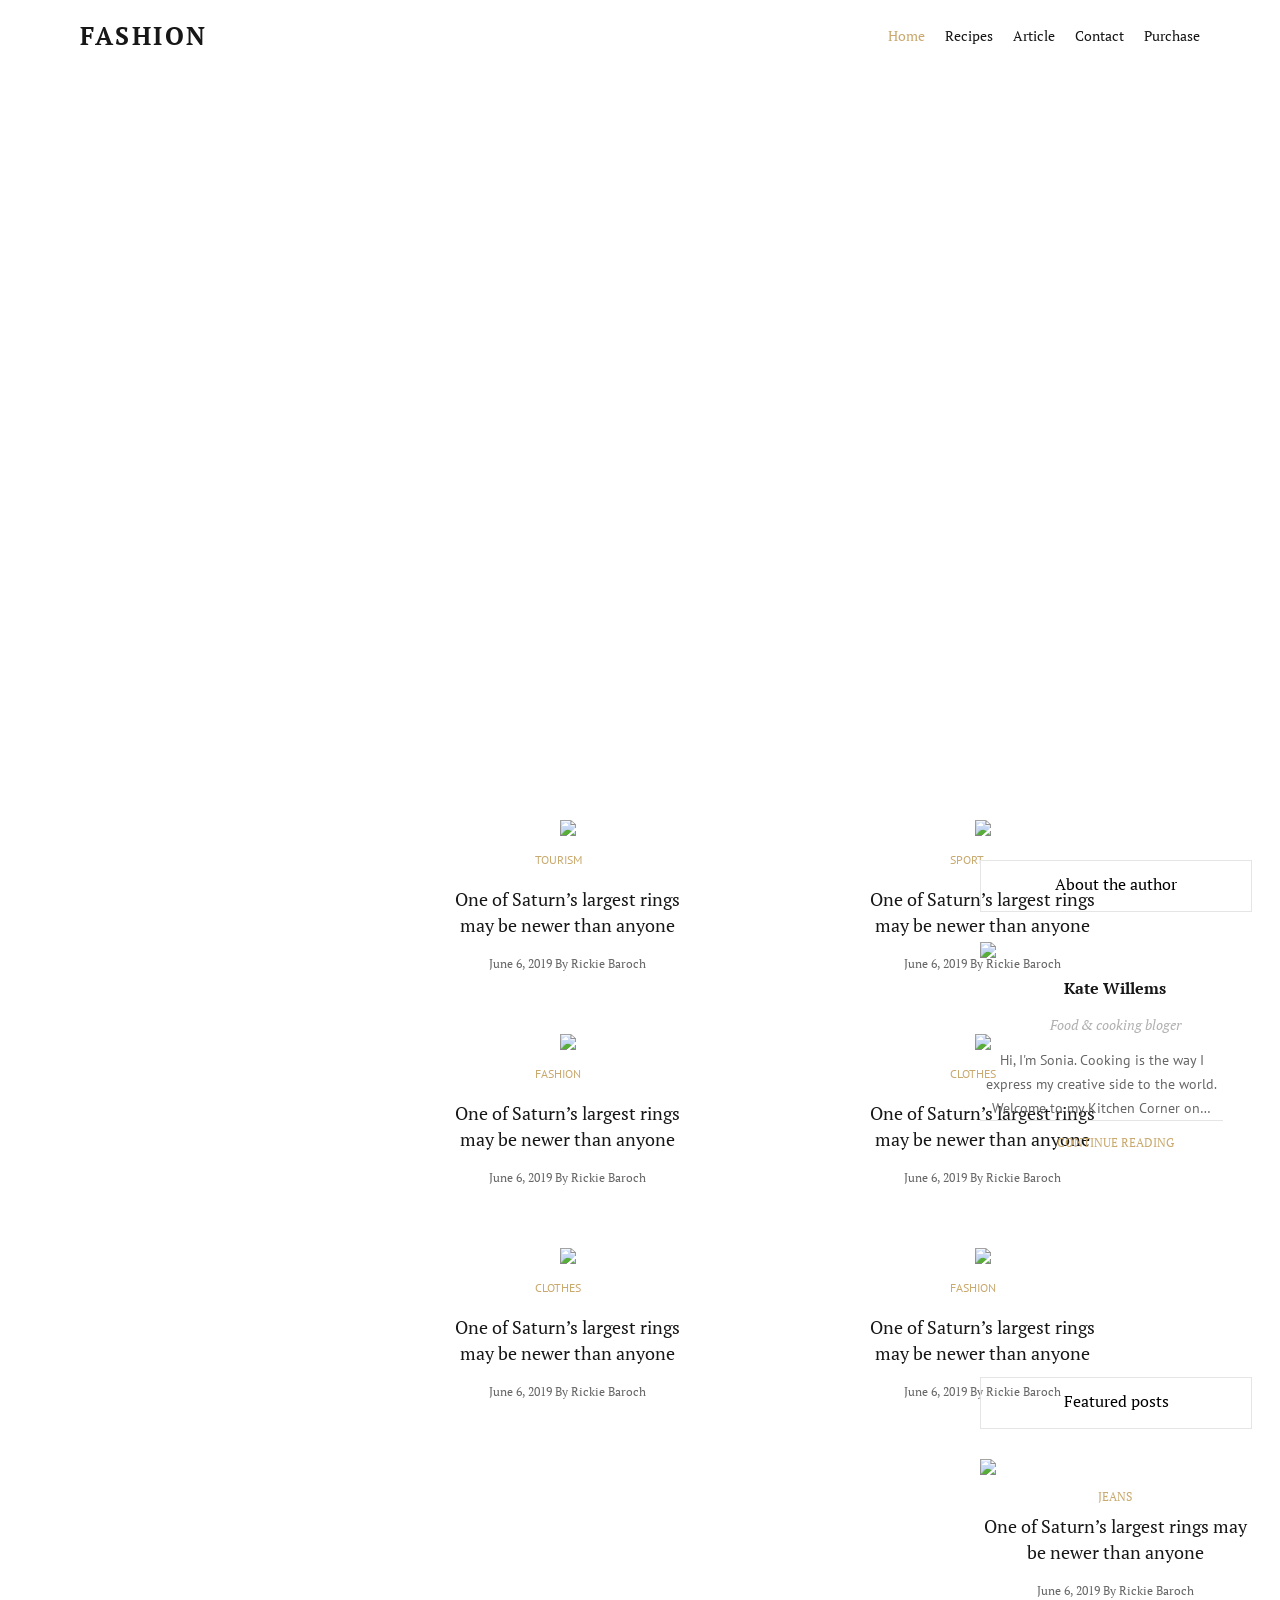
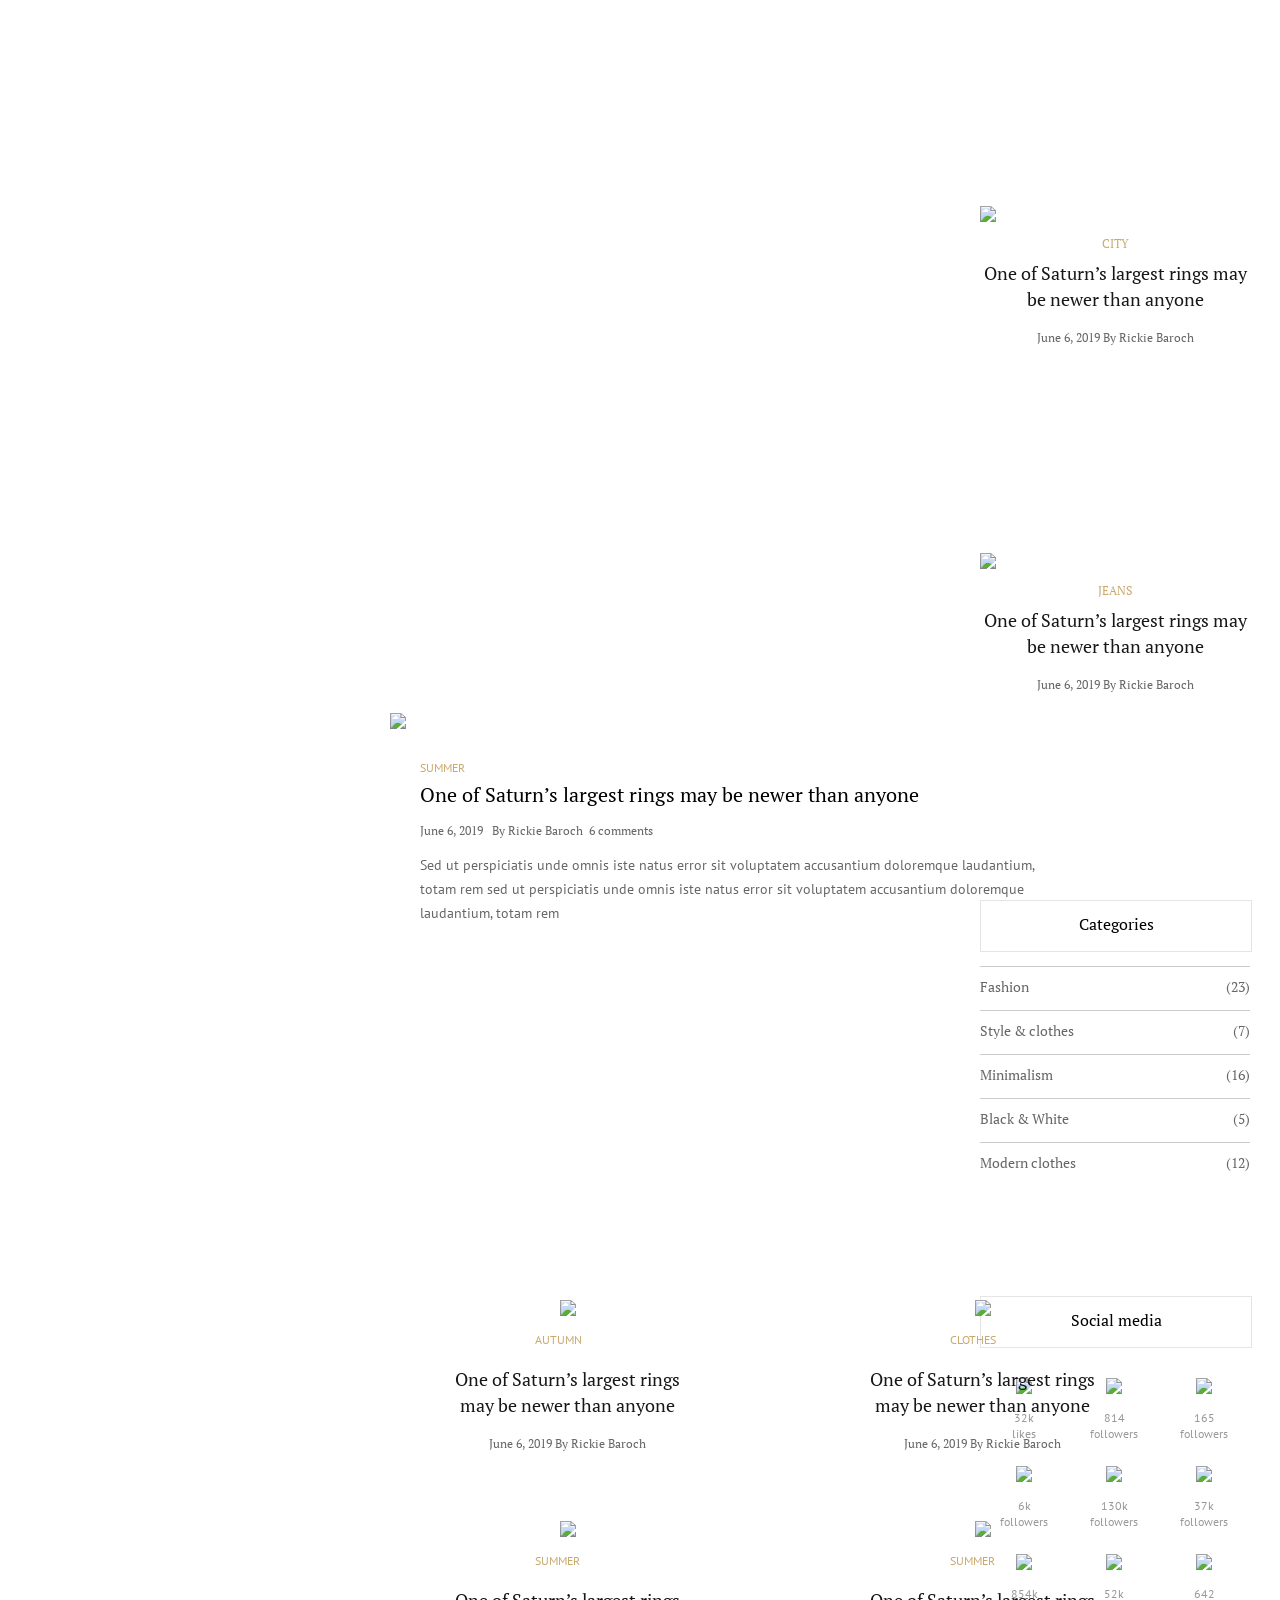
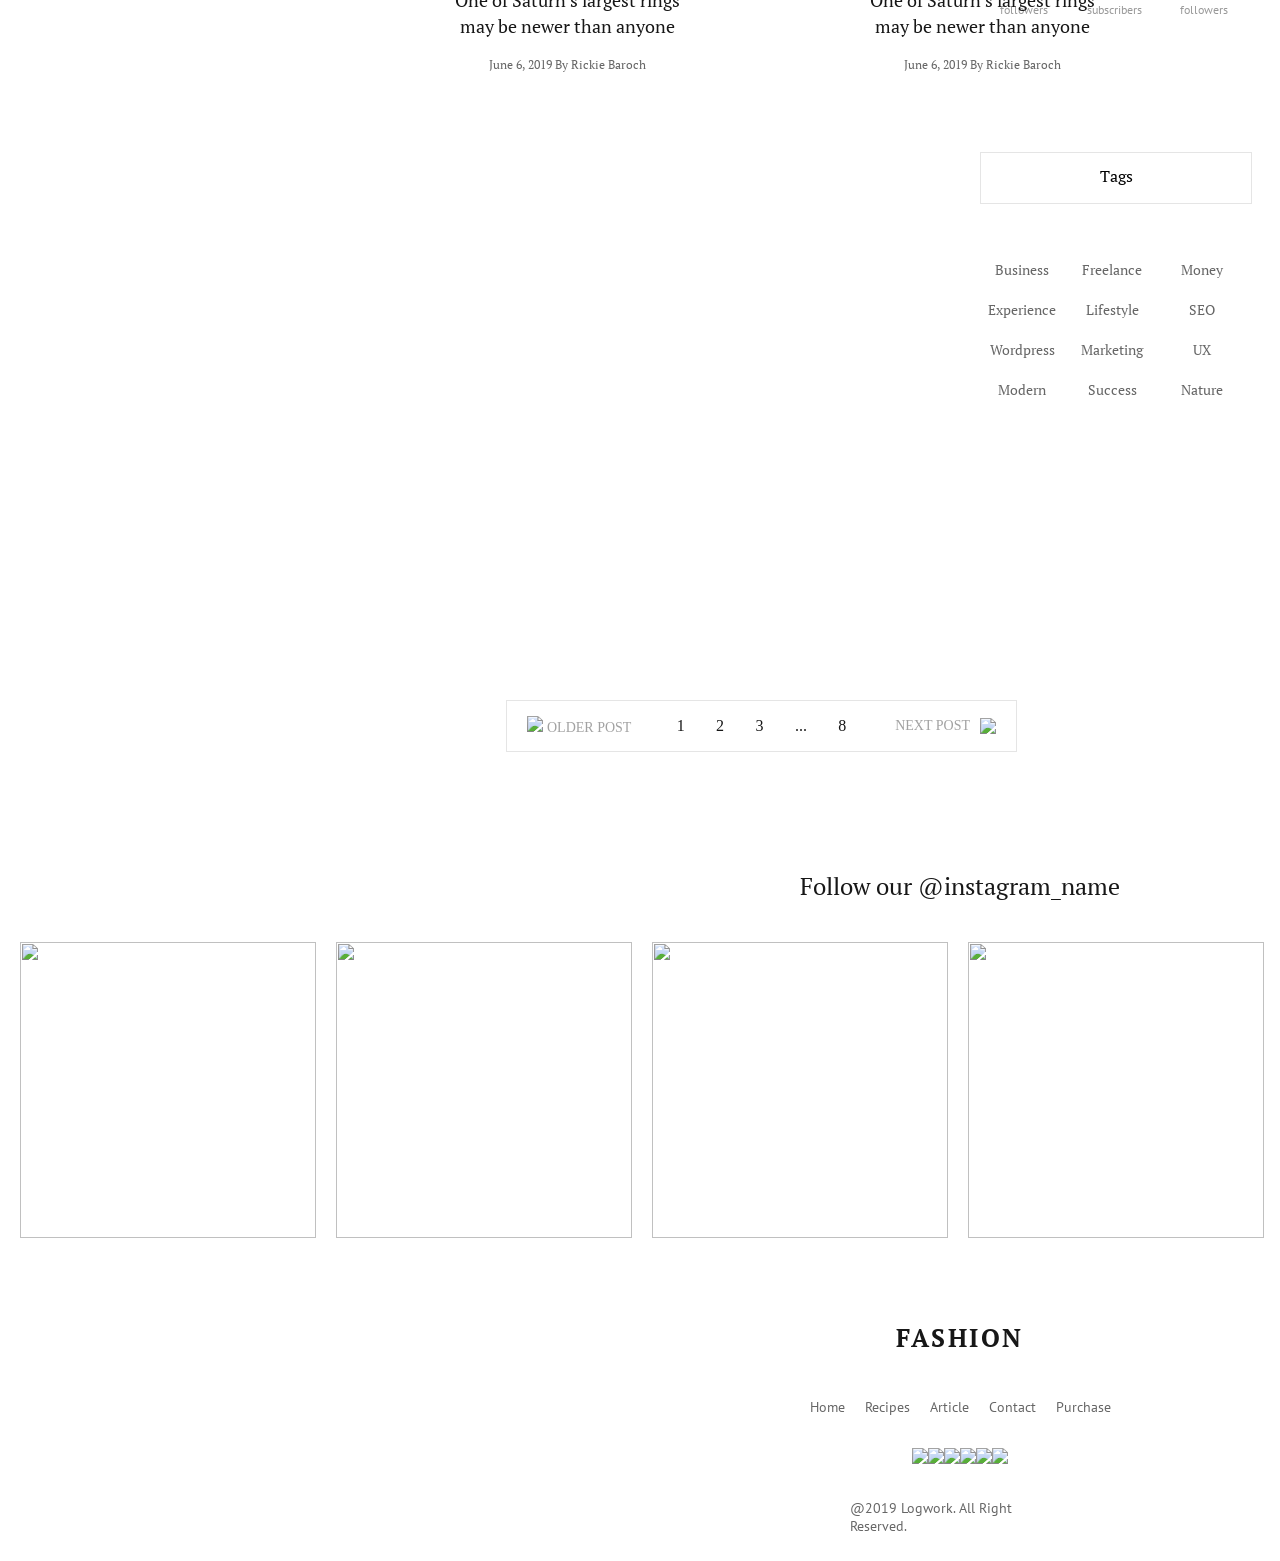
==== index.html @ 52ed22e7 "Update and rename maket.html to index.html" ====
<!DOCTYPE html>
<html lang="en">
  <head>
    <meta charset="UTF-8" />
    <meta name="viewport" content="width=device-width, initial-scale=1.0" />
    <title>maket</title>
    <link rel="stylesheet" href="maket.css" />
  </head>
  <body>
    <div class="main-block">
      <div class="header">
        <div class="head">
          <div class="logo">
            <h2>FASHION</h2>
          </div>
          <div class="search">
            <h2>Home</h2>
            <h2>Recipes</h2>
            <h2>Article</h2>
            <h2>Contact</h2>
            <h2>Purchase</h2>
          </div>
        </div>
        <div class="banner">
          <div class="text">
            <p>Vehicle</p>
            <h1>One of Saturn’s largest rings may be newer than anyone</h1>
            <p>June 6, 2019 By Rickie Baroch 4 comments</p>
          </div>
        </div>
      </div>
      <div class="main">
        <div class="posts">
          <div class="group1">
            <div class="post">
              <img src="photo/Bitmap.png" />
              <div class="h3">
                <h3>Tourism</h3>
              </div>
              <div class="desc">
                <p>
                  One of Saturn’s largest rings <br />
                  may be newer than anyone
                </p>
              </div>
              <h3>June 6, 2019 By Rickie Baroch</h3>
            </div>
            <div class="post">
              <img src="photo/Bitmap (1).png" />
              <div class="h3">
                <h3>sport</h3>
              </div>
              <div class="desc">
                <p>
                  One of Saturn’s largest rings <br />
                  may be newer than anyone
                </p>
              </div>
              <h3>June 6, 2019 By Rickie Baroch</h3>
            </div>
            <div class="post">
              <img src="photo/Bitmap (2).png" />
              <div class="h3">
                <h3>fashion</h3>
              </div>
              <div class="desc">
                <p>
                  One of Saturn’s largest rings <br />
                  may be newer than anyone
                </p>
              </div>
              <h3>June 6, 2019 By Rickie Baroch</h3>
            </div>
            <div class="post">
              <img src="photo/Bitmap (3).png" />
              <div class="h3">
                <h3>clothes</h3>
              </div>
              <div class="desc">
                <p>
                  One of Saturn’s largest rings <br />
                  may be newer than anyone
                </p>
              </div>
              <h3>June 6, 2019 By Rickie Baroch</h3>
            </div>
            <div class="post">
              <img src="photo/Bitmap (4).png" />
              <div class="h3">
                <h3>clothes</h3>
              </div>
              <div class="desc">
                <p>
                  One of Saturn’s largest rings <br />
                  may be newer than anyone
                </p>
              </div>
              <h3>June 6, 2019 By Rickie Baroch</h3>
            </div>
            <div class="post">
              <img src="photo/Bitmap (5).png" />
              <div class="h3">
                <h3>fashion</h3>
              </div>
              <div class="desc">
                <p>
                  One of Saturn’s largest rings <br />
                  may be newer than anyone
                </p>
              </div>
              <h3>June 6, 2019 By Rickie Baroch</h3>
            </div>
          </div>
          <div class="group2">
            <img src="photo/lalala.png" />
            <div class="h33">
              <h3>Summer</h3>
            </div>
            <div class="descc">
              <p>One of Saturn’s largest rings may be newer than anyone</p>
            </div>
            <h3>June 6, 2019 &nbsp; By Rickie Baroch &nbsp;6 comments</h3>
            <p>
              Sed ut perspiciatis unde omnis iste natus error sit voluptatem
              accusantium doloremque laudantium, totam rem sed ut perspiciatis
              unde omnis iste natus error sit voluptatem accusantium doloremque
              laudantium, totam rem
            </p>
          </div>
          <div class="group3">
            <div class="post">
              <img src="photo/coffe.png" />
              <div class="h3">
                <h3>Autumn</h3>
              </div>
              <div class="desc">
                <p>
                  One of Saturn’s largest rings <br />
                  may be newer than anyone
                </p>
              </div>
              <h3>June 6, 2019 By Rickie Baroch</h3>
            </div>
            <div class="post">
              <img src="photo/ssss.png" />
              <div class="h3">
                <h3>clothes</h3>
              </div>
              <div class="desc">
                <p>
                  One of Saturn’s largest rings <br />
                  may be newer than anyone
                </p>
              </div>
              <h3>June 6, 2019 By Rickie Baroch</h3>
            </div>
            <div class="post">
              <img src="photo/woman2.png" />
              <div class="h3">
                <h3>summer</h3>
              </div>
              <div class="desc">
                <p>
                  One of Saturn’s largest rings <br />
                  may be newer than anyone
                </p>
              </div>
              <h3>June 6, 2019 By Rickie Baroch</h3>
            </div>
            <div class="post">
              <img src="photo/woman3.png" />
              <div class="h3">
                <h3>summer</h3>
              </div>
              <div class="desc">
                <p>
                  One of Saturn’s largest rings <br />
                  may be newer than anyone
                </p>
              </div>
              <h3>June 6, 2019 By Rickie Baroch</h3>
            </div>
          </div>
        </div>
        <div class="aside">
          <div class="bitmap6">
            <h2>About the author</h2>
          </div>
          <div class="group17">
            <img src="photo/glaza.png" />
            <h3>Kate Willems</h3>
            <p>Food & cooking bloger</p>
            <p>
              Hi, I'm Sonia. Cooking is the way I express my creative side to
              the world. Welcome to my Kitchen Corner on…
            </p>
            <div class="p">
              <p>Continue Reading</p>
            </div>
          </div>
          <div class="bitmap6">
            <h2>Featured posts</h2>
          </div>
          <div class="group18">
            <img src="photo/Your image here.jpg" />
            <div class="p">jeans</div>
            <p>One of Saturn’s largest rings may be newer than anyone</p>
            <h3>June 6, 2019 By Rickie Baroch</h3>
          </div>
          <div class="group18">
            <img src="photo/Bitmapp.png" />
            <div class="p">city</div>
            <p>One of Saturn’s largest rings may be newer than anyone</p>
            <h3>June 6, 2019 By Rickie Baroch</h3>
          </div>
          <div class="group18">
            <img src="photo/woman.png" />
            <div class="p">jeans</div>
            <p>One of Saturn’s largest rings may be newer than anyone</p>
            <h3>June 6, 2019 By Rickie Baroch</h3>
          </div>
          <div class="bitmap6">
            <h2>Categories</h2>
          </div>
          <div class="categories">
            <div class="ctext">
              <p>Fashion</p>
              <p>Style & clothes</p>
              <p>Minimalism</p>
              <p>Black & White</p>
              <p>Modern clothes</p>
            </div>
            <div class="cnum">
              <p>(23)</p>
              <p>(7)</p>
              <p>(16)</p>
              <p>(5)</p>
              <p>(12)</p>
            </div>
          </div>
          <div class="bitmap7">
            <h2>Social media</h2>
          </div>
          <div class="social">
            <div class="divv">
              <img src="svg/facebook-logo (1) copy 2 (1).svg" />
              <p>32k likes</p>
            </div>
            <div class="divv">
              <img src="svg/pinterest copy 2 (1).svg" />
              <p>814 followers</p>
            </div>
            <div class="divv">
              <img src="svg/vimeo.svg" />
              <p>165 followers</p>
            </div>
            <div class="divv">
              <img src="svg/dribbble.svg" />
              <p>6k followers</p>
            </div>
            <div class="divv">
              <img src="svg/twitter.svg" />
              <p>130k followers</p>
            </div>
            <div class="divv">
              <img src="svg/behance.svg" />
              <p>37k followers</p>
            </div>
            <div class="divv">
              <img src="svg/instagram (6) copy 4 (1).svg" />
              <p>854k followers</p>
            </div>
            <div class="divv">
              <img src="svg/youtube.svg" />
              <p>52k subscribers</p>
            </div>
            <div class="divv">
              <img src="svg/Group Copy 2 (1).svg" />
              <p>642 followers</p>
            </div>
          </div>
          <div class="bitmap7">
            <h2>Tags</h2>
          </div>
          <div class="tags">
            <ul>
              <li>Business</li>
              <li>Experience</li>
              <li>Wordpress</li>
              <li>Modern</li>
            </ul>
            <ul>
              <li>Freelance</li>
              <li>Lifestyle</li>
              <li>Marketing</li>
              <li>Success</li>
            </ul>
            <ul>
              <li>Money</li>
              <li>SEO</li>
              <li>UX</li>
              <li>Nature</li>
            </ul>
          </div>
        </div>
        <div class="scroll">
          <div class="older">
            <img src="svg/Path.svg" />
            <span>OLDER POST</span>
          </div>
          <div class="pages">
            <span>1</span>
            <span>2</span>
            <span>3</span>
            <span>...</span>
            <span>8</span>
          </div>
          <div class="next">
            <span>NEXT POST</span>
            <img src="svg/Path Copy 2.svg" />
          </div>
        </div>
        <div class="slide">
          <div class="inst">
            <h2>Follow our @instagram_name</h2>
          </div>
          <div class="photo">
            <img src="photo/jjj.png" />
            <img src="photo/gold.png" />
            <img src="photo/pink.png" />
            <img src="photo/sea.png" />
            <img src="photo/ala.png" />
            <img src="photo/mountine.png" />
          </div>
        </div>
        <div class="footer">
          <div class="logofooter">
            <h2>FASHION</h2>
          </div>
          <div class="footer-search">
            <h2>Home</h2>
            <h2>Recipes</h2>
            <h2>Article</h2>
            <h2>Contact</h2>
            <h2>Purchase</h2>
          </div>
          <div class="icons">
            <img src="svg/facebook.svg" />
            <img src="svg/twitter active.png" />
            <img src="svg/pinterest.svg" />
            <img src="svg/google play.svg" />
            <img src="svg/behanceee.svg" />
            <img src="svg/instagram.svg" />
          </div>
          <h3>@2019 Logwork. All Right Reserved.</h3>
        </div>
      </div>
    </div>
  </body>
</html>
---- maket.css ----
@import url("https://fonts.googleapis.com/css2?family=PT+Sans:wght@400;700&family=PT+Serif:wght@400;700&display=swap");
body {
  background-color: white;
  margin: 0;
}
.main-block {
  width: 100%;
  height: 100%;
}
.main {
  width: 100%;
  height: 100%;
  margin: auto;
  background-color: white;
  display: flex;
  flex-direction: row;
  margin-top: 50px;
}

.header {
  width: 100%;
  /* height: 900px; */
  background-size: cover;
  display: grid;
  /* grid-template-rows: 1fr 4fr; */
}

.head {
  height: 70px;
  display: flex;
  align-items: center;
  justify-content: space-between;
}

.head .logo {
  width: 126px;
}

.logo h2 {
  font-family: PT Serif;
  font-size: 25px;
  font-weight: 700;
  line-height: 33px;
  letter-spacing: 2.5px;
  text-align: left;
  color: #171717;
  margin-left: 80px;
}

.head .search {
  display: flex;
  gap: 20px;
  margin-right: 80px;
}

.search img {
  width: 24px;
  height: 24px;
  box-shadow: 0 4px 8px rgba(0, 0, 0, 0.1);
}

.head .search h2 {
  color: #171717;
  font-family: PT Serif;
  font-size: 14px;
  font-style: normal;
  font-weight: 400;
  line-height: normal;
}

.head .search h2:first-child {
  color: #c9a96e;
}

.banner {
  width: 100%;
  height: 700px;
  background-image: url("photo/Your\ image\ here.png");
  background-size: cover;
}

.text {
  width: 560px;
  height: 100px;
  top: 512px;
  left: 375px;
  margin-left: 400px;
  margin-top: 400px;
}

.text h1 {
  color: #fff;
  font-family: PT Sans;
  font-size: 40px;
  font-style: normal;
  font-weight: 700;
  line-height: 50px;
}

.text p {
  color: #fff;
  font-family: PT Serif;
  font-size: 14px;
  font-style: normal;
  font-weight: 400;
  line-height: normal;
  text-transform: uppercase;
}

.group1 {
  width: 100%;
  max-width: 800px;
  height: 411px;
  display: grid;
  grid-template-columns: repeat(2, 1fr);
  grid-gap: 30px;
  margin-left: 375px;
}

.h3 {
  width: 49px;
  height: 16px;
  margin-left: 160px;
}

.h3 h3 {
  font-family: PT Sans;
  font-size: 12px;
  font-weight: 400;
  line-height: 16px;
  letter-spacing: 0px;
  text-align: left;
  color: #c9a96e;
  text-transform: uppercase;
}

.post {
  text-align: center;
  margin-bottom: 20px;
}

.desc {
  width: 100%;
  margin-left: 0;
}
.desc p {
  width: 100%;
  height: 52px;
  font-family: PT Serif;
  font-size: 18px;
  font-weight: 400;
  line-height: 26px;
  letter-spacing: 0px;
  text-align: center;
  color: #171717;
}
.desc + h3 {
  width: 100%;
  height: 16px;
  font-family: PT Serif;
  font-size: 12px;
  font-weight: 400;
  line-height: 16px;
  letter-spacing: 0px;
  text-align: center;
  margin-top: 5px;
  color: #666666;
}

.aside {
  width: 30%;
  max-width: 300px;
  margin-left: 140px;
}
.bitmap6 {
  width: 270px;
  height: 50px;
  border: 1px;
  margin-top: 40px;
  border: 1px solid #e5e5e5;
}
.bitmap6 h2 {
  font-family: PT Serif;
  font-size: 16px;
  font-weight: 400;
  line-height: 21px;
  letter-spacing: 0px;
  text-align: center;
}

.group17 {
  width: 270px;
  height: 385px;
  margin-bottom: 50px;
  margin-top: 30px;
}
.group17 h3 {
  width: 100%;
  height: 21px;
  top: 1130px;
  left: 1359px;
  font-family: PT Serif;
  font-size: 16px;
  font-weight: 700;
  line-height: 21px;
  letter-spacing: 0px;
  text-align: left;
  color: #171717;
  text-align: center;
}

.group17 h3 + p {
  width: 100%;
  height: 19px;
  font-family: PT Serif;
  font-size: 14px;
  font-style: italic;
  font-weight: 400;
  line-height: 19px;
  letter-spacing: 0px;
  text-align: center;
  color: #b1b1b1;
}

.group17 > p + p {
  width: 90%;
  height: 72px;
  font-family: PT Sans;
  font-size: 14px;
  font-weight: 400;
  line-height: 24px;
  letter-spacing: 0px;
  text-align: center;
  color: #666666;
  border-bottom: 1px solid #e5e5e5;
}
.p {
  width: 100%;
  height: 16px;
  font-family: PT Serif;
  font-size: 12px;
  font-weight: 400;
  line-height: 16px;
  letter-spacing: 0px;
  text-align: center;
  color: #c9a96e;
  text-transform: uppercase;
}

.p + p {
  width: 100%;
  height: 52px;
  font-family: PT Serif;
  font-size: 18px;
  font-weight: 400;
  line-height: 26px;
  letter-spacing: 0px;
  text-align: center;
  color: #171717;
}
.group18 h3 {
  width: 100%;
  height: 16px;
  font-family: PT Serif;
  font-size: 12px;
  font-weight: 400;
  line-height: 16px;
  letter-spacing: 0px;
  text-align: center;
  margin-top: 5px;
  color: #666666;
}

.group18 {
  width: 270px;
  height: 287px;
  margin-bottom: 60px;
  margin-top: 30px;
}
.group18 .p {
  margin-top: 10px;
  margin-bottom: -10px;
}
.categories {
  display: flex;
  flex-direction: row;
  width: 270px;
  height: 234px;
}

.categories > div {
  font-family: "PT Serif";
  font-size: 14px;
  font-weight: 400;
  line-height: 19px;
  letter-spacing: 0px;
  text-align: left;
  color: #666666;
  word-wrap: break-word;
  height: 50px;
  width: 100%;
}

.cnum p {
  text-align: end;
}
.categories p {
  border-top: 1px solid #ccc;
  padding-top: 10px;
}

.group2 {
  position: absolute;
  top: 2313px;
  left: 390px;
  width: 770px;
}

.group2 .h33 > h3 {
  font-family: PT Sans;
  font-size: 12px;
  font-weight: 400;
  line-height: 16px;
  letter-spacing: 0px;
  text-align: left;
  color: #c9a96e;
  text-transform: uppercase;
  margin-left: 30px;
  padding-top: 15px;
}
.group2 .h33 {
  width: 47px;
  height: 16px;
}

.descc {
  width: 100%;
  height: 27px;
  margin-left: 30px;
  /* padding-top: 15px; */
}

.descc + h3 + p {
  width: 614px;
  height: 72px;
  font-family: PT Sans;
  font-size: 14px;
  font-weight: 400;
  line-height: 24px;
  letter-spacing: 0px;
  text-align: left;
  margin-left: 30px;
  color: #666666;
}

.group3 {
  width: 100%;
  max-width: 800px;
  height: 411px;
  display: grid;
  grid-template-columns: repeat(2, 1fr);
  grid-gap: 30px;
  margin-left: 375px;
  position: absolute;
  top: 2900px;
}
.descc + h3 {
  width: 100%;
  height: 16px;
  font-family: PT Serif;
  font-size: 12px;
  font-weight: 400;
  line-height: 16px;
  letter-spacing: 0px;
  text-align: left;
  margin-top: 15px;
  color: #666666;
  margin-left: 30px;
}
.descc p {
  width: 100%;
  height: 27px;
  font-family: PT Serif;
  font-size: 20px;
  font-weight: 400;
  line-height: 27px;
  letter-spacing: 0px;
  text-align: left;
}

.social {
  display: grid;
  grid-template-columns: 1fr 1fr 1fr;
  justify-content: center;
  width: 270px;
}

.divv {
  width: 88px;
  height: 88px;
  text-align: center;
}
.divv p {
  display: flex;
  flex-direction: column;
  align-items: center;
  justify-content: center;
  width: 50%;
  height: auto;
  font-family: PT Sans;
  font-size: 12px;
  font-weight: 400;
  line-height: 16px;
  letter-spacing: 0px;
  text-align: center;
  color: #999999;
  margin-left: 22px;
}

.bitmap7 {
  width: 270px;
  height: 50px;
  border: 1px;
  margin-top: 110px;
  margin-bottom: 30px;
  border: 1px solid #e5e5e5;
}
.bitmap7 h2 {
  font-family: PT Serif;
  font-size: 16px;
  font-weight: 400;
  line-height: 21px;
  letter-spacing: 0px;
  text-align: center;
}

.tags {
  display: grid;
  grid-template-columns: 1fr 1fr 1fr;
  width: 270px;
}

ul {
  list-style-type: none;
  padding: 0;
}
ul li {
  width: 84px;
  height: 30px;
  text-align: center;
  font-family: PT Serif;
  font-size: 14px;
  font-weight: 400;
  line-height: 19px;
  letter-spacing: 0px;
  color: #666666;
  margin-top: 10px;
}

.scroll {
  width: 509px;
  height: 50px;
  border: 1px solid #e5e5e5;
  position: absolute;
  top: 3900px;
  left: 506px;
  display: grid;
  grid-template-columns: 1fr 1fr 1fr;
  justify-content: center;
  align-items: center;
}

.older {
  display: inline;
}

.slide {
  width: 1880px;
  height: 367px;
  position: absolute;
  top: 4000px;
  left: 20px;
  display: grid;
  grid-template-rows: 1fr 3fr;
  margin-top: 50px;
}
.photo img {
  width: 296px;
  height: 296px;
  top: 71px;
}

.photo {
  display: flex;
  flex-direction: row;
  gap: 20px;
  margin-top: 20px;
}

.inst h2 {
  text-align: center;
  font-family: PT Serif;
  font-size: 24px;
  font-weight: 400;
  line-height: 32px;
  letter-spacing: 0px;
  text-align: center;
  color: #171717;
}

.footer {
  width: 1170px;
  height: 261px;
  position: absolute;
  top: 4500px;
  left: 375px;
  display: grid;
  grid-template-rows: auto;
  justify-content: center;
}

.logofooter h2 {
  text-align: center;
  font-family: PT Serif;
  font-size: 25px;
  font-weight: 700;
  line-height: 33px;
  letter-spacing: 2.5px;
  color: #171717;
}

.footer-search {
  display: flex;
  flex-direction: row;
  gap: 20px;
  justify-content: center;
}

.footer-search h2 {
  font-family: PT Sans;
  font-size: 14px;
  font-weight: 400;
  line-height: 18px;
  letter-spacing: 0px;
  text-align: left;
  color: #666666;
}

.icons {
  width: 304px;
  height: 34px;
  justify-content: center;
  align-items: center;
  display: flex;
}

.icons + h3 {
  width: 218px;
  font-family: PT Sans;
  font-size: 14px;
  font-weight: 400;
  line-height: 18px;
  letter-spacing: 0px;
  text-align: left;
  color: #666666;
  margin-left: 42px;
}

.next span,
.older span {
  font-family: HK Grotesk;
  font-size: 14px;
  line-height: 16px;
  letter-spacing: 0px;
  text-align: left;
  color: #a2a2a2;
}

.pages {
  display: flex;
  flex-direction: row;
  justify-content: space-between;
}

.next {
  display: flex;
  flex-direction: row;
  justify-content: flex-end;
  gap: 10px;
  margin-right: 20px;
}

.pages span {
  font-family: HK Grotesk;
  font-size: 16px;
  line-height: 16px;
  letter-spacing: 0px;
  text-align: left;
  color: #171717;
}

.older {
  margin-left: 20px;
  gap: 10px;
}
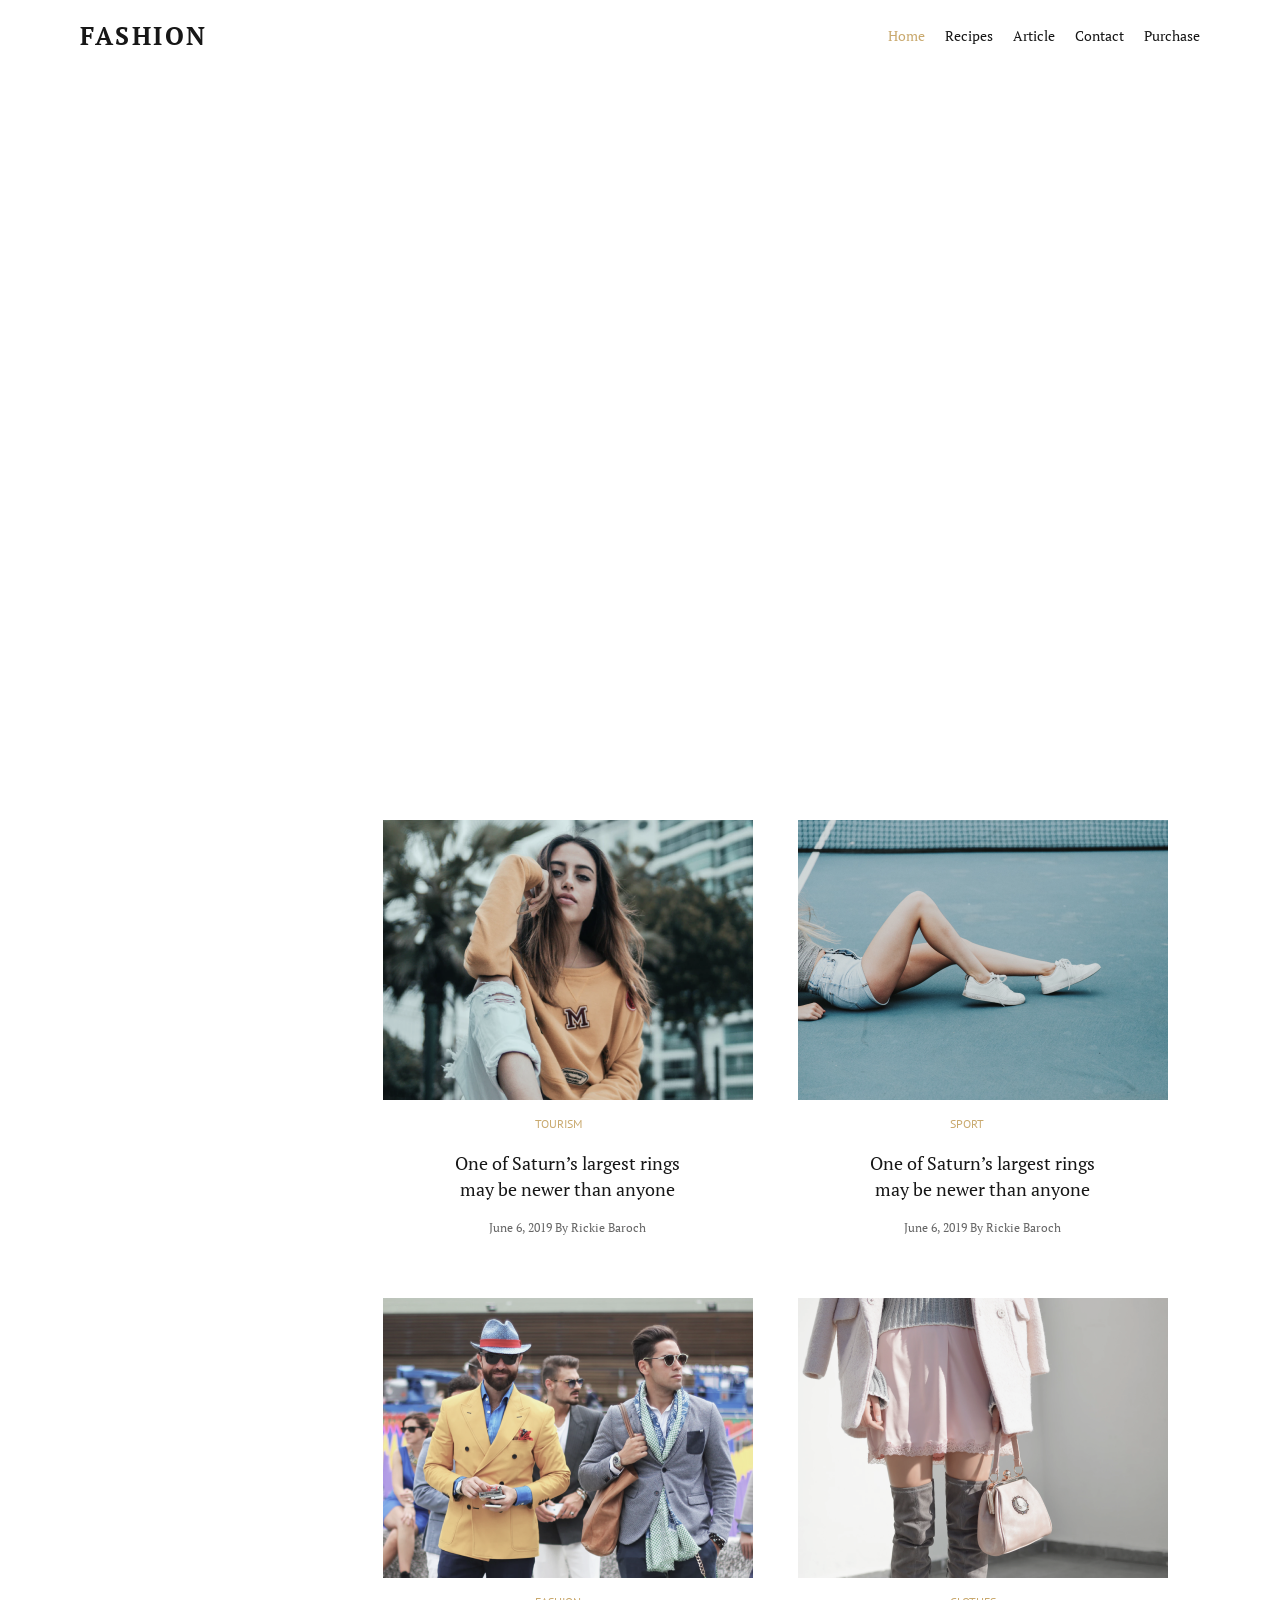
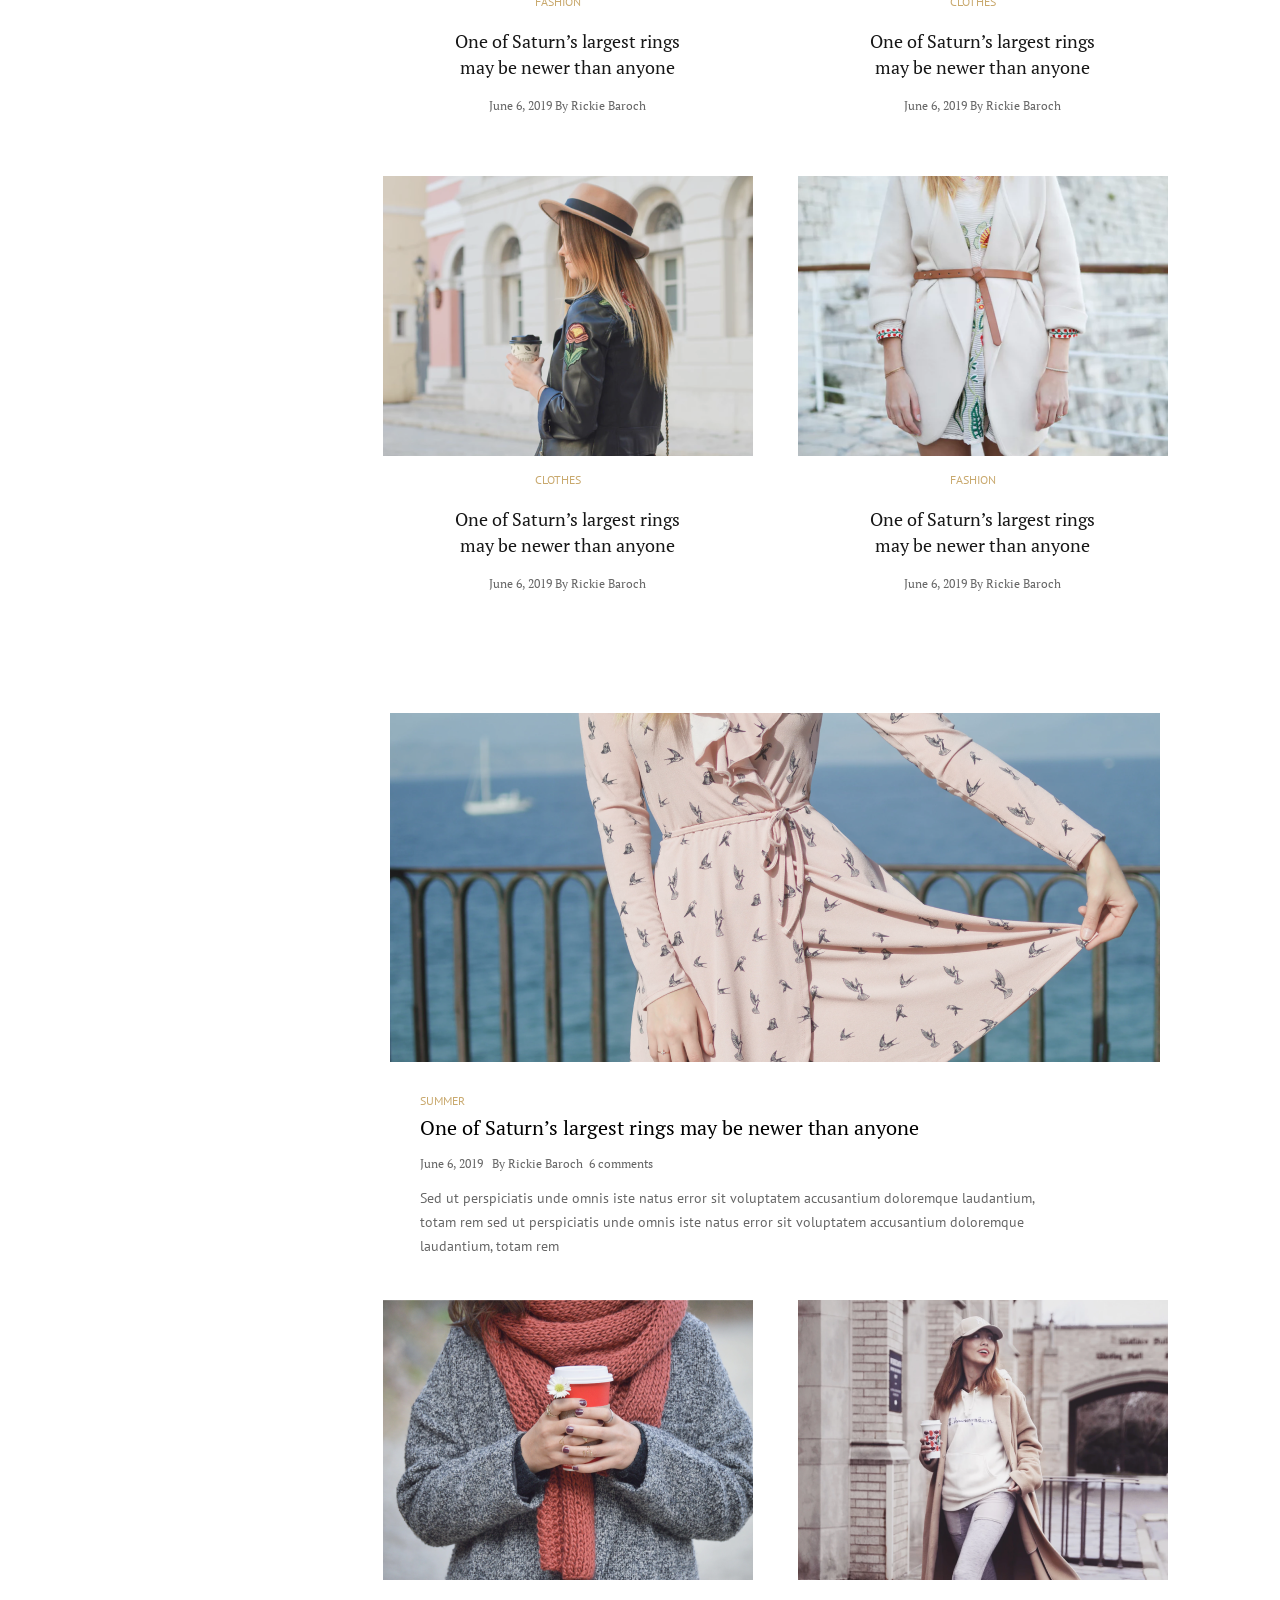
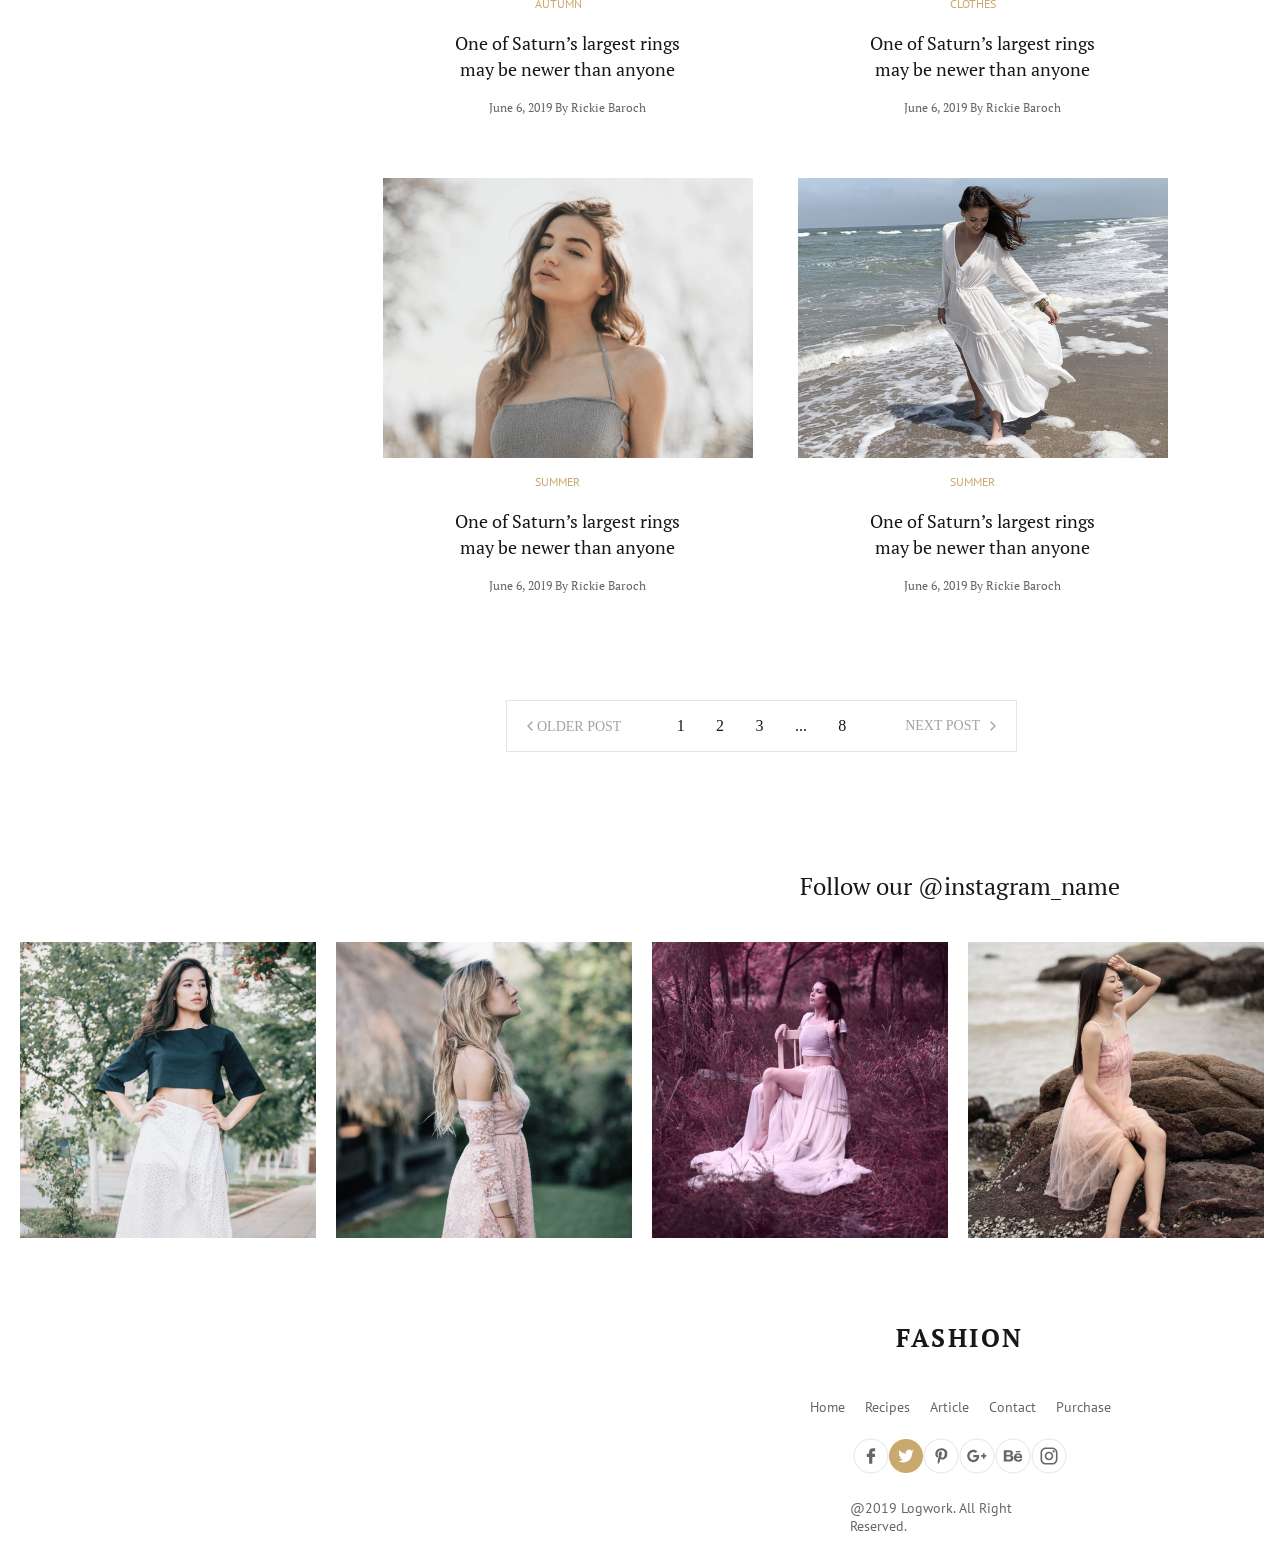
==== commit e0a7dfce: "Update index.html" ====
--- a/index.html
+++ b/index.html
@@ -33,7 +33,7 @@
         <div class="posts">
           <div class="group1">
             <div class="post">
-              <img src="photo/Bitmap.png" />
+              <img src="Bitmap.png" />
               <div class="h3">
                 <h3>Tourism</h3>
               </div>
@@ -46,7 +46,7 @@
               <h3>June 6, 2019 By Rickie Baroch</h3>
             </div>
             <div class="post">
-              <img src="photo/Bitmap (1).png" />
+              <img src="Bitmap (1).png" />
               <div class="h3">
                 <h3>sport</h3>
               </div>
@@ -59,7 +59,7 @@
               <h3>June 6, 2019 By Rickie Baroch</h3>
             </div>
             <div class="post">
-              <img src="photo/Bitmap (2).png" />
+              <img src="Bitmap (2).png" />
               <div class="h3">
                 <h3>fashion</h3>
               </div>
@@ -72,7 +72,7 @@
               <h3>June 6, 2019 By Rickie Baroch</h3>
             </div>
             <div class="post">
-              <img src="photo/Bitmap (3).png" />
+              <img src="Bitmap (3).png" />
               <div class="h3">
                 <h3>clothes</h3>
               </div>
@@ -85,7 +85,7 @@
               <h3>June 6, 2019 By Rickie Baroch</h3>
             </div>
             <div class="post">
-              <img src="photo/Bitmap (4).png" />
+              <img src="Bitmap (4).png" />
               <div class="h3">
                 <h3>clothes</h3>
               </div>
@@ -98,7 +98,7 @@
               <h3>June 6, 2019 By Rickie Baroch</h3>
             </div>
             <div class="post">
-              <img src="photo/Bitmap (5).png" />
+              <img src="Bitmap (5).png" />
               <div class="h3">
                 <h3>fashion</h3>
               </div>
@@ -112,7 +112,7 @@
             </div>
           </div>
           <div class="group2">
-            <img src="photo/lalala.png" />
+            <img src="lalala.png" />
             <div class="h33">
               <h3>Summer</h3>
             </div>
@@ -129,7 +129,7 @@
           </div>
           <div class="group3">
             <div class="post">
-              <img src="photo/coffe.png" />
+              <img src="coffe.png" />
               <div class="h3">
                 <h3>Autumn</h3>
               </div>
@@ -142,7 +142,7 @@
               <h3>June 6, 2019 By Rickie Baroch</h3>
             </div>
             <div class="post">
-              <img src="photo/ssss.png" />
+              <img src="ssss.png" />
               <div class="h3">
                 <h3>clothes</h3>
               </div>
@@ -155,7 +155,7 @@
               <h3>June 6, 2019 By Rickie Baroch</h3>
             </div>
             <div class="post">
-              <img src="photo/woman2.png" />
+              <img src="woman2.png" />
               <div class="h3">
                 <h3>summer</h3>
               </div>
@@ -168,7 +168,7 @@
               <h3>June 6, 2019 By Rickie Baroch</h3>
             </div>
             <div class="post">
-              <img src="photo/woman3.png" />
+              <img src="woman3.png" />
               <div class="h3">
                 <h3>summer</h3>
               </div>
@@ -187,7 +187,7 @@
             <h2>About the author</h2>
           </div>
           <div class="group17">
-            <img src="photo/glaza.png" />
+            <img src="glaza.png" />
             <h3>Kate Willems</h3>
             <p>Food & cooking bloger</p>
             <p>
@@ -202,19 +202,19 @@
             <h2>Featured posts</h2>
           </div>
           <div class="group18">
-            <img src="photo/Your image here.jpg" />
+            <img src="Your image here.jpg" />
             <div class="p">jeans</div>
             <p>One of Saturn’s largest rings may be newer than anyone</p>
             <h3>June 6, 2019 By Rickie Baroch</h3>
           </div>
           <div class="group18">
-            <img src="photo/Bitmapp.png" />
+            <img src="Bitmapp.png" />
             <div class="p">city</div>
             <p>One of Saturn’s largest rings may be newer than anyone</p>
             <h3>June 6, 2019 By Rickie Baroch</h3>
           </div>
           <div class="group18">
-            <img src="photo/woman.png" />
+            <img src="woman.png" />
             <div class="p">jeans</div>
             <p>One of Saturn’s largest rings may be newer than anyone</p>
             <h3>June 6, 2019 By Rickie Baroch</h3>
@@ -243,39 +243,39 @@
           </div>
           <div class="social">
             <div class="divv">
-              <img src="svg/facebook-logo (1) copy 2 (1).svg" />
+              <img src="facebook-logo (1) copy 2 (1).svg" />
               <p>32k likes</p>
             </div>
             <div class="divv">
-              <img src="svg/pinterest copy 2 (1).svg" />
+              <img src="pinterest copy 2 (1).svg" />
               <p>814 followers</p>
             </div>
             <div class="divv">
-              <img src="svg/vimeo.svg" />
+              <img src="vimeo.svg" />
               <p>165 followers</p>
             </div>
             <div class="divv">
-              <img src="svg/dribbble.svg" />
+              <img src="dribbble.svg" />
               <p>6k followers</p>
             </div>
             <div class="divv">
-              <img src="svg/twitter.svg" />
+              <img src="twitter.svg" />
               <p>130k followers</p>
             </div>
             <div class="divv">
-              <img src="svg/behance.svg" />
+              <img src="behance.svg" />
               <p>37k followers</p>
             </div>
             <div class="divv">
-              <img src="svg/instagram (6) copy 4 (1).svg" />
+              <img src="instagram (6) copy 4 (1).svg" />
               <p>854k followers</p>
             </div>
             <div class="divv">
-              <img src="svg/youtube.svg" />
+              <img src="youtube.svg" />
               <p>52k subscribers</p>
             </div>
             <div class="divv">
-              <img src="svg/Group Copy 2 (1).svg" />
+              <img src="Group Copy 2 (1).svg" />
               <p>642 followers</p>
             </div>
           </div>
@@ -305,7 +305,7 @@
         </div>
         <div class="scroll">
           <div class="older">
-            <img src="svg/Path.svg" />
+            <img src="Path.svg" />
             <span>OLDER POST</span>
           </div>
           <div class="pages">
@@ -317,7 +317,7 @@
           </div>
           <div class="next">
             <span>NEXT POST</span>
-            <img src="svg/Path Copy 2.svg" />
+            <img src="Path Copy 2.svg" />
           </div>
         </div>
         <div class="slide">
@@ -325,12 +325,12 @@
             <h2>Follow our @instagram_name</h2>
           </div>
           <div class="photo">
-            <img src="photo/jjj.png" />
-            <img src="photo/gold.png" />
-            <img src="photo/pink.png" />
-            <img src="photo/sea.png" />
-            <img src="photo/ala.png" />
-            <img src="photo/mountine.png" />
+            <img src="jjj.png" />
+            <img src="gold.png" />
+            <img src="pink.png" />
+            <img src="sea.png" />
+            <img src="ala.png" />
+            <img src="mountine.png" />
           </div>
         </div>
         <div class="footer">
@@ -345,12 +345,12 @@
             <h2>Purchase</h2>
           </div>
           <div class="icons">
-            <img src="svg/facebook.svg" />
-            <img src="svg/twitter active.png" />
-            <img src="svg/pinterest.svg" />
-            <img src="svg/google play.svg" />
-            <img src="svg/behanceee.svg" />
-            <img src="svg/instagram.svg" />
+            <img src="facebook.svg" />
+            <img src="twitter active.png" />
+            <img src="pinterest.svg" />
+            <img src="google play.svg" />
+            <img src="behanceee.svg" />
+            <img src="instagram.svg" />
           </div>
           <h3>@2019 Logwork. All Right Reserved.</h3>
         </div>
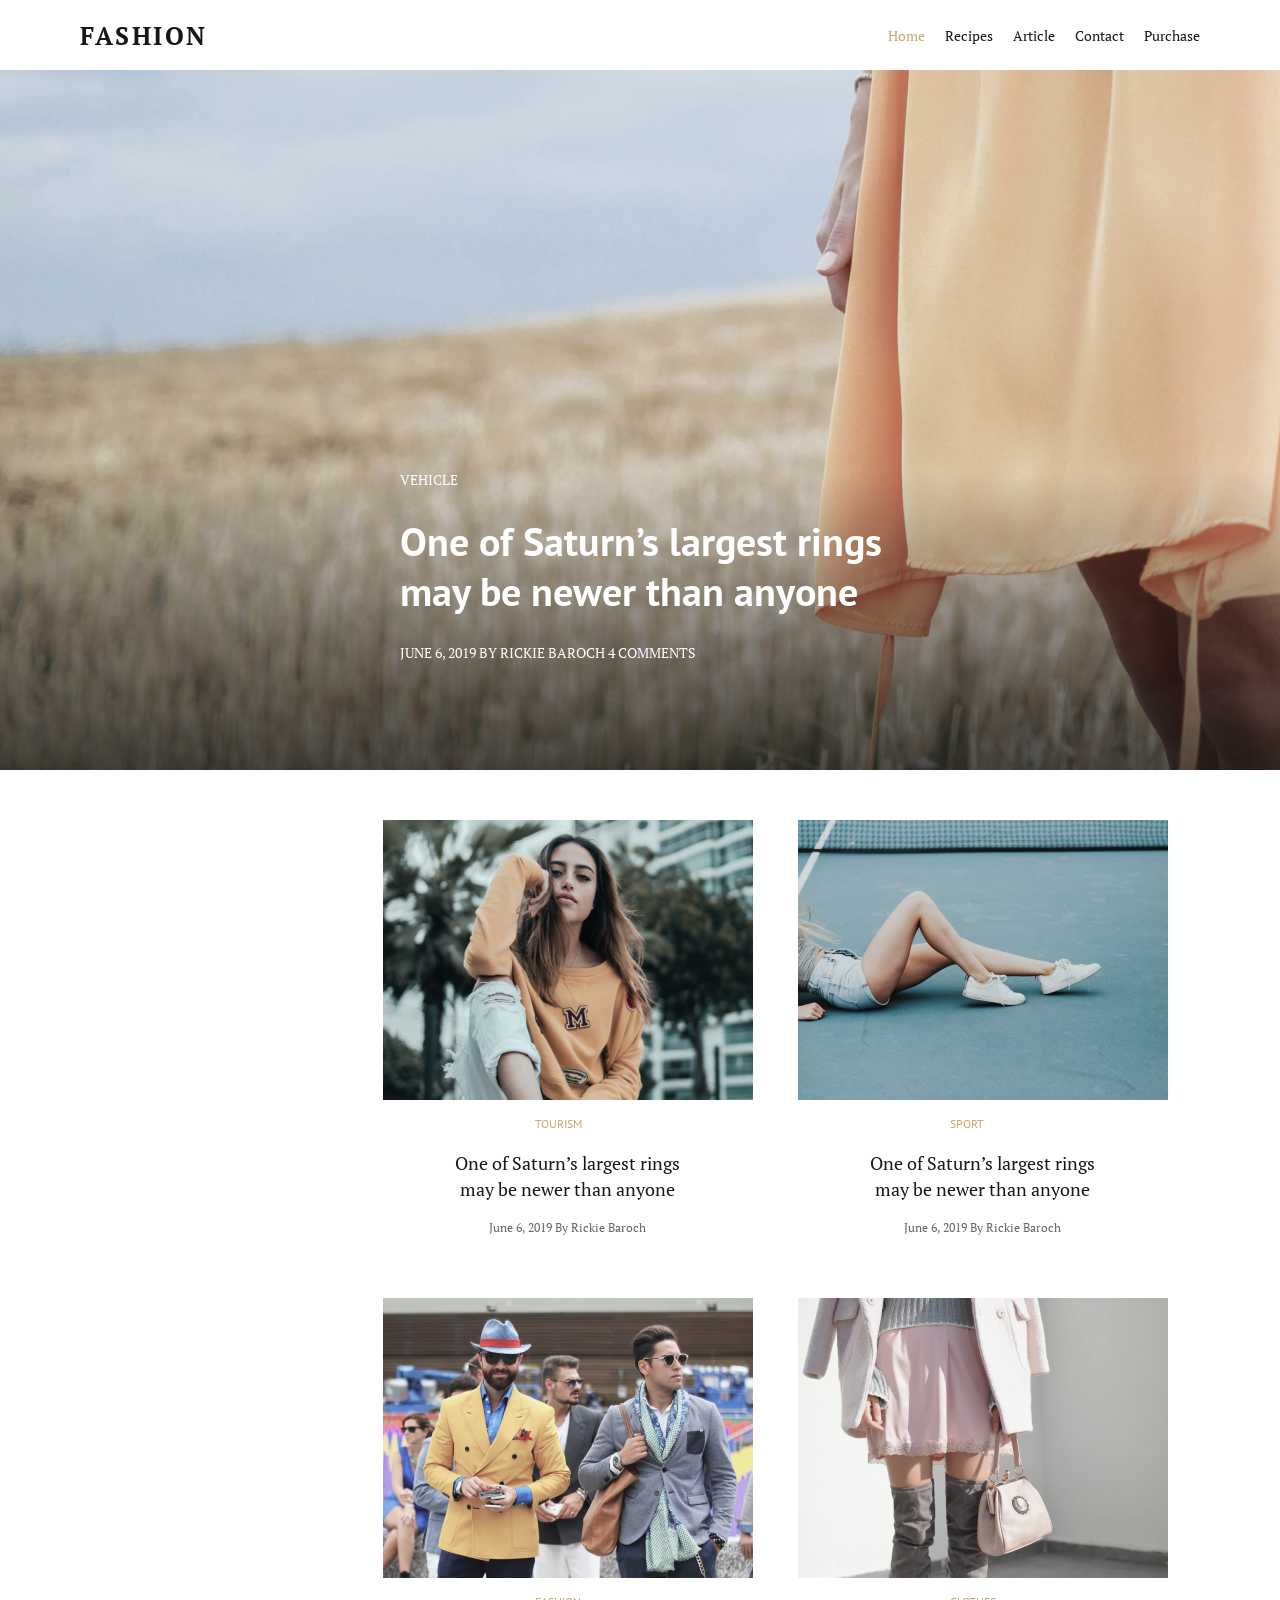
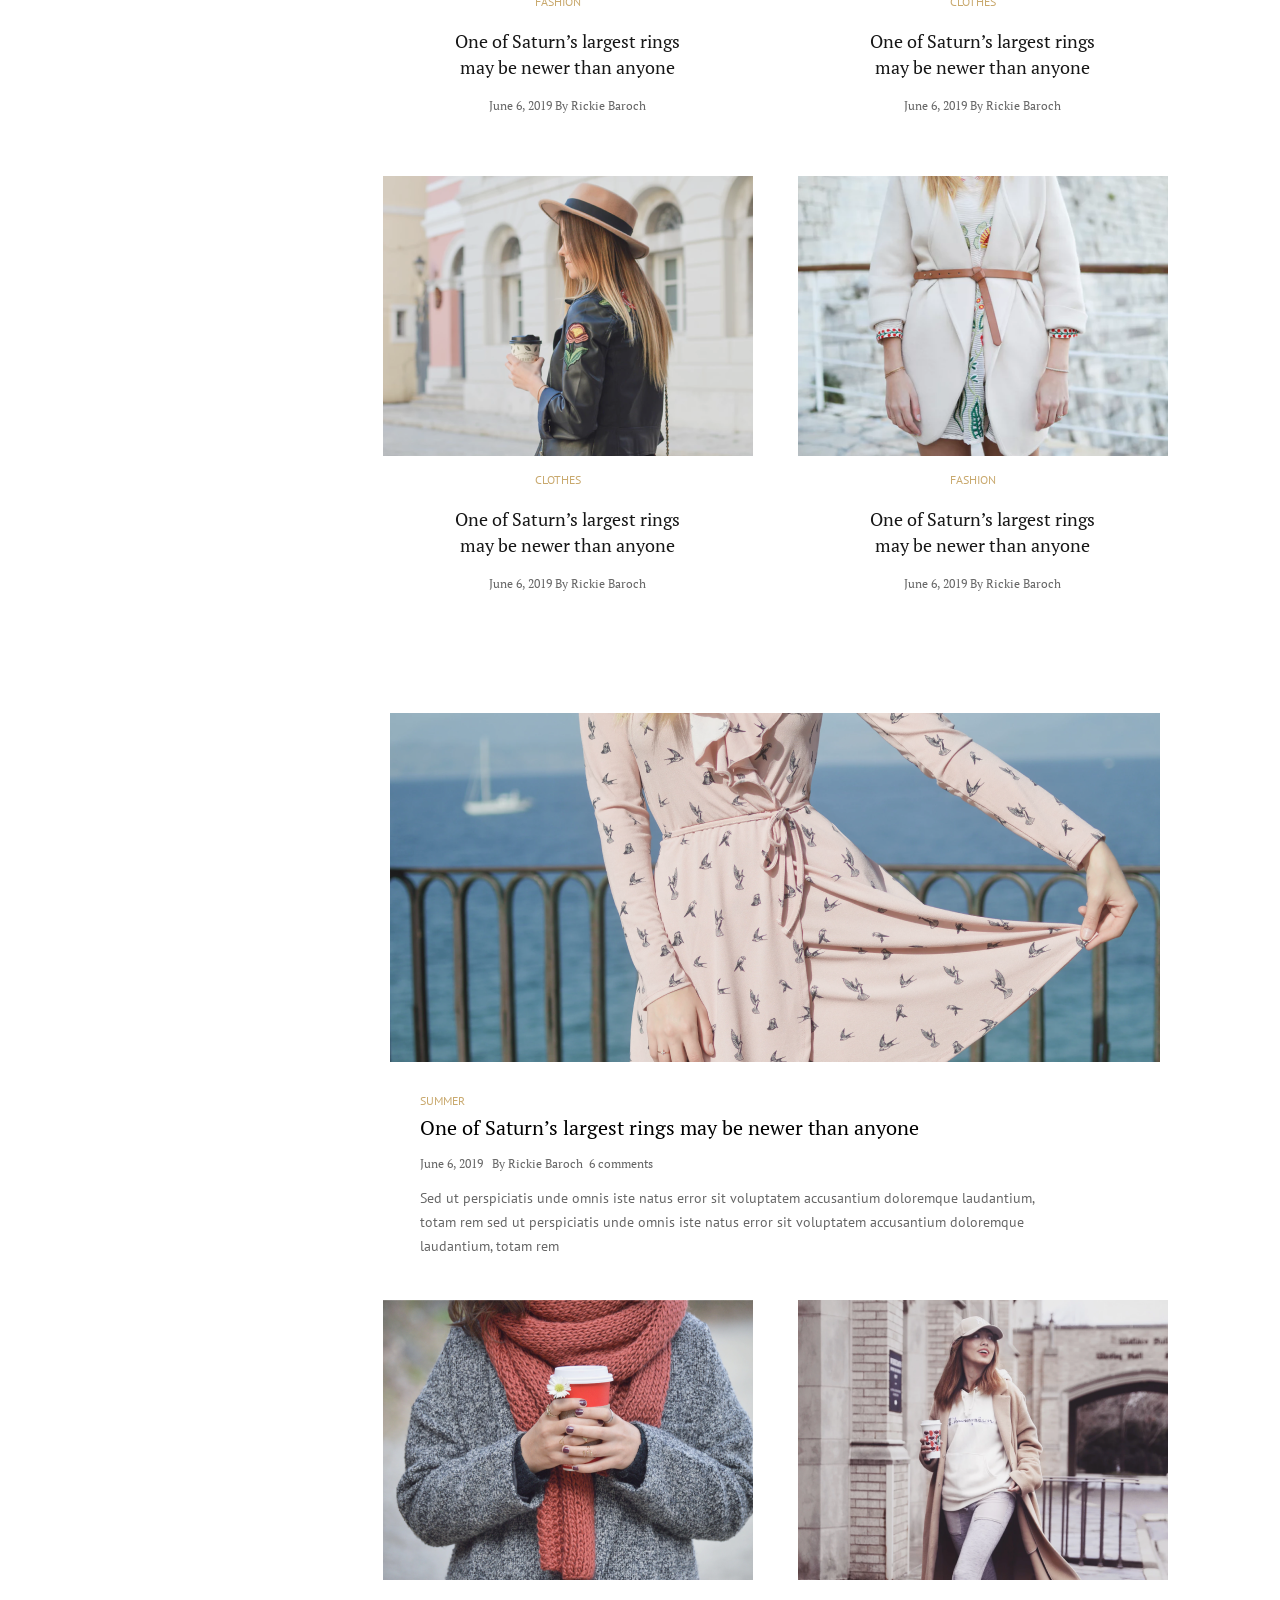
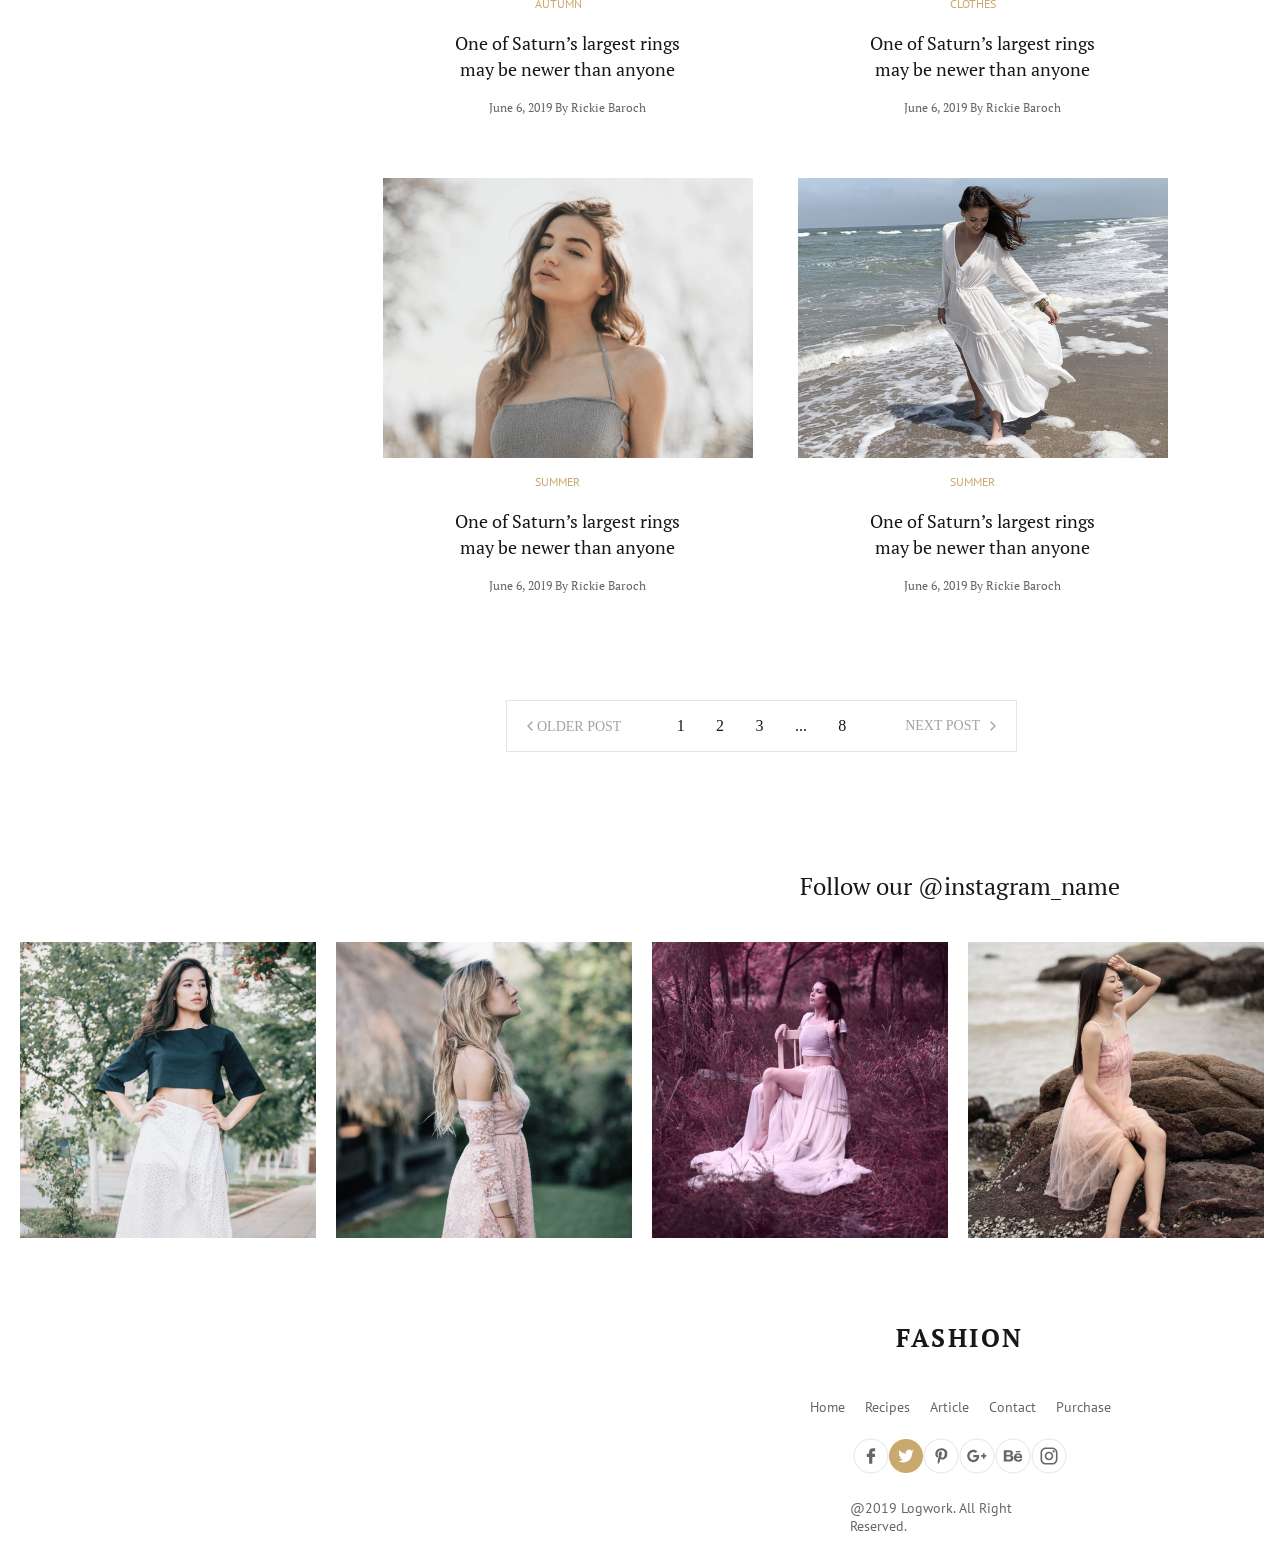
==== commit 70ca7a0c: "fix" ====
--- a/index.html
+++ b/index.html
@@ -33,7 +33,7 @@
         <div class="posts">
           <div class="group1">
             <div class="post">
-              <img src="Bitmap.png" />
+              <img src="assets/Bitmap.png" />
               <div class="h3">
                 <h3>Tourism</h3>
               </div>
@@ -46,7 +46,7 @@
               <h3>June 6, 2019 By Rickie Baroch</h3>
             </div>
             <div class="post">
-              <img src="Bitmap (1).png" />
+              <img src="assets/Bitmap (1).png" />
               <div class="h3">
                 <h3>sport</h3>
               </div>
@@ -59,7 +59,7 @@
               <h3>June 6, 2019 By Rickie Baroch</h3>
             </div>
             <div class="post">
-              <img src="Bitmap (2).png" />
+              <img src="assets/Bitmap (2).png" />
               <div class="h3">
                 <h3>fashion</h3>
               </div>
@@ -72,7 +72,7 @@
               <h3>June 6, 2019 By Rickie Baroch</h3>
             </div>
             <div class="post">
-              <img src="Bitmap (3).png" />
+              <img src="assets/Bitmap (3).png" />
               <div class="h3">
                 <h3>clothes</h3>
               </div>
@@ -85,7 +85,7 @@
               <h3>June 6, 2019 By Rickie Baroch</h3>
             </div>
             <div class="post">
-              <img src="Bitmap (4).png" />
+              <img src="assets/Bitmap (4).png" />
               <div class="h3">
                 <h3>clothes</h3>
               </div>
@@ -98,7 +98,7 @@
               <h3>June 6, 2019 By Rickie Baroch</h3>
             </div>
             <div class="post">
-              <img src="Bitmap (5).png" />
+              <img src="assets/Bitmap (5).png" />
               <div class="h3">
                 <h3>fashion</h3>
               </div>
@@ -112,7 +112,7 @@
             </div>
           </div>
           <div class="group2">
-            <img src="lalala.png" />
+            <img src="assets/lalala.png" />
             <div class="h33">
               <h3>Summer</h3>
             </div>
@@ -129,7 +129,7 @@
           </div>
           <div class="group3">
             <div class="post">
-              <img src="coffe.png" />
+              <img src="assets/coffe.png" />
               <div class="h3">
                 <h3>Autumn</h3>
               </div>
@@ -142,7 +142,7 @@
               <h3>June 6, 2019 By Rickie Baroch</h3>
             </div>
             <div class="post">
-              <img src="ssss.png" />
+              <img src="assets/ssss.png" />
               <div class="h3">
                 <h3>clothes</h3>
               </div>
@@ -155,7 +155,7 @@
               <h3>June 6, 2019 By Rickie Baroch</h3>
             </div>
             <div class="post">
-              <img src="woman2.png" />
+              <img src="assets/woman2.png" />
               <div class="h3">
                 <h3>summer</h3>
               </div>
@@ -168,7 +168,7 @@
               <h3>June 6, 2019 By Rickie Baroch</h3>
             </div>
             <div class="post">
-              <img src="woman3.png" />
+              <img src="assets/woman3.png" />
               <div class="h3">
                 <h3>summer</h3>
               </div>
@@ -187,7 +187,7 @@
             <h2>About the author</h2>
           </div>
           <div class="group17">
-            <img src="glaza.png" />
+            <img src="assets/glaza.png" />
             <h3>Kate Willems</h3>
             <p>Food & cooking bloger</p>
             <p>
@@ -202,19 +202,19 @@
             <h2>Featured posts</h2>
           </div>
           <div class="group18">
-            <img src="Your image here.jpg" />
+            <img src="assets/Your image here.jpg" />
             <div class="p">jeans</div>
             <p>One of Saturn’s largest rings may be newer than anyone</p>
             <h3>June 6, 2019 By Rickie Baroch</h3>
           </div>
           <div class="group18">
-            <img src="Bitmapp.png" />
+            <img src="assets/Bitmapp.png" />
             <div class="p">city</div>
             <p>One of Saturn’s largest rings may be newer than anyone</p>
             <h3>June 6, 2019 By Rickie Baroch</h3>
           </div>
           <div class="group18">
-            <img src="woman.png" />
+            <img src="assets/woman.png" />
             <div class="p">jeans</div>
             <p>One of Saturn’s largest rings may be newer than anyone</p>
             <h3>June 6, 2019 By Rickie Baroch</h3>
@@ -243,39 +243,39 @@
           </div>
           <div class="social">
             <div class="divv">
-              <img src="facebook-logo (1) copy 2 (1).svg" />
+              <img src="assets/facebook-logo (1) copy 2 (1).svg" />
               <p>32k likes</p>
             </div>
             <div class="divv">
-              <img src="pinterest copy 2 (1).svg" />
+              <img src="assets/pinterest copy 2 (1).svg" />
               <p>814 followers</p>
             </div>
             <div class="divv">
-              <img src="vimeo.svg" />
+              <img src="assets/vimeo.svg" />
               <p>165 followers</p>
             </div>
             <div class="divv">
-              <img src="dribbble.svg" />
+              <img src="assets/dribbble.svg" />
               <p>6k followers</p>
             </div>
             <div class="divv">
-              <img src="twitter.svg" />
+              <img src="assets/twitter.svg" />
               <p>130k followers</p>
             </div>
             <div class="divv">
-              <img src="behance.svg" />
+              <img src="assets/behance.svg" />
               <p>37k followers</p>
             </div>
             <div class="divv">
-              <img src="instagram (6) copy 4 (1).svg" />
+              <img src="assets/instagram (6) copy 4 (1).svg" />
               <p>854k followers</p>
             </div>
             <div class="divv">
-              <img src="youtube.svg" />
+              <img src="assets/youtube.svg" />
               <p>52k subscribers</p>
             </div>
             <div class="divv">
-              <img src="Group Copy 2 (1).svg" />
+              <img src="assets/Group Copy 2 (1).svg" />
               <p>642 followers</p>
             </div>
           </div>
@@ -305,7 +305,7 @@
         </div>
         <div class="scroll">
           <div class="older">
-            <img src="Path.svg" />
+            <img src="assets/Path.svg" />
             <span>OLDER POST</span>
           </div>
           <div class="pages">
@@ -317,7 +317,7 @@
           </div>
           <div class="next">
             <span>NEXT POST</span>
-            <img src="Path Copy 2.svg" />
+            <img src="assets/Path Copy 2.svg" />
           </div>
         </div>
         <div class="slide">
@@ -325,12 +325,12 @@
             <h2>Follow our @instagram_name</h2>
           </div>
           <div class="photo">
-            <img src="jjj.png" />
-            <img src="gold.png" />
-            <img src="pink.png" />
-            <img src="sea.png" />
-            <img src="ala.png" />
-            <img src="mountine.png" />
+            <img src="assets/jjj.png" />
+            <img src="assets/gold.png" />
+            <img src="assets/pink.png" />
+            <img src="assets/sea.png" />
+            <img src="assets/ala.png" />
+            <img src="assets/mountine.png" />
           </div>
         </div>
         <div class="footer">
@@ -345,12 +345,12 @@
             <h2>Purchase</h2>
           </div>
           <div class="icons">
-            <img src="facebook.svg" />
-            <img src="twitter active.png" />
-            <img src="pinterest.svg" />
-            <img src="google play.svg" />
-            <img src="behanceee.svg" />
-            <img src="instagram.svg" />
+            <img src="assets/facebook.svg" />
+            <img src="assets/twitter active.png" />
+            <img src="assets/pinterest.svg" />
+            <img src="assets/google play.svg" />
+            <img src="assets/behanceee.svg" />
+            <img src="assets/instagram.svg" />
           </div>
           <h3>@2019 Logwork. All Right Reserved.</h3>
         </div>
--- a/maket.css
+++ b/maket.css
@@ -75,7 +75,7 @@
 .banner {
   width: 100%;
   height: 700px;
-  background-image: url("photo/Your\ image\ here.png");
+  background-image: url("./assets/Your\ image\ here.png");
   background-size: cover;
 }
 
